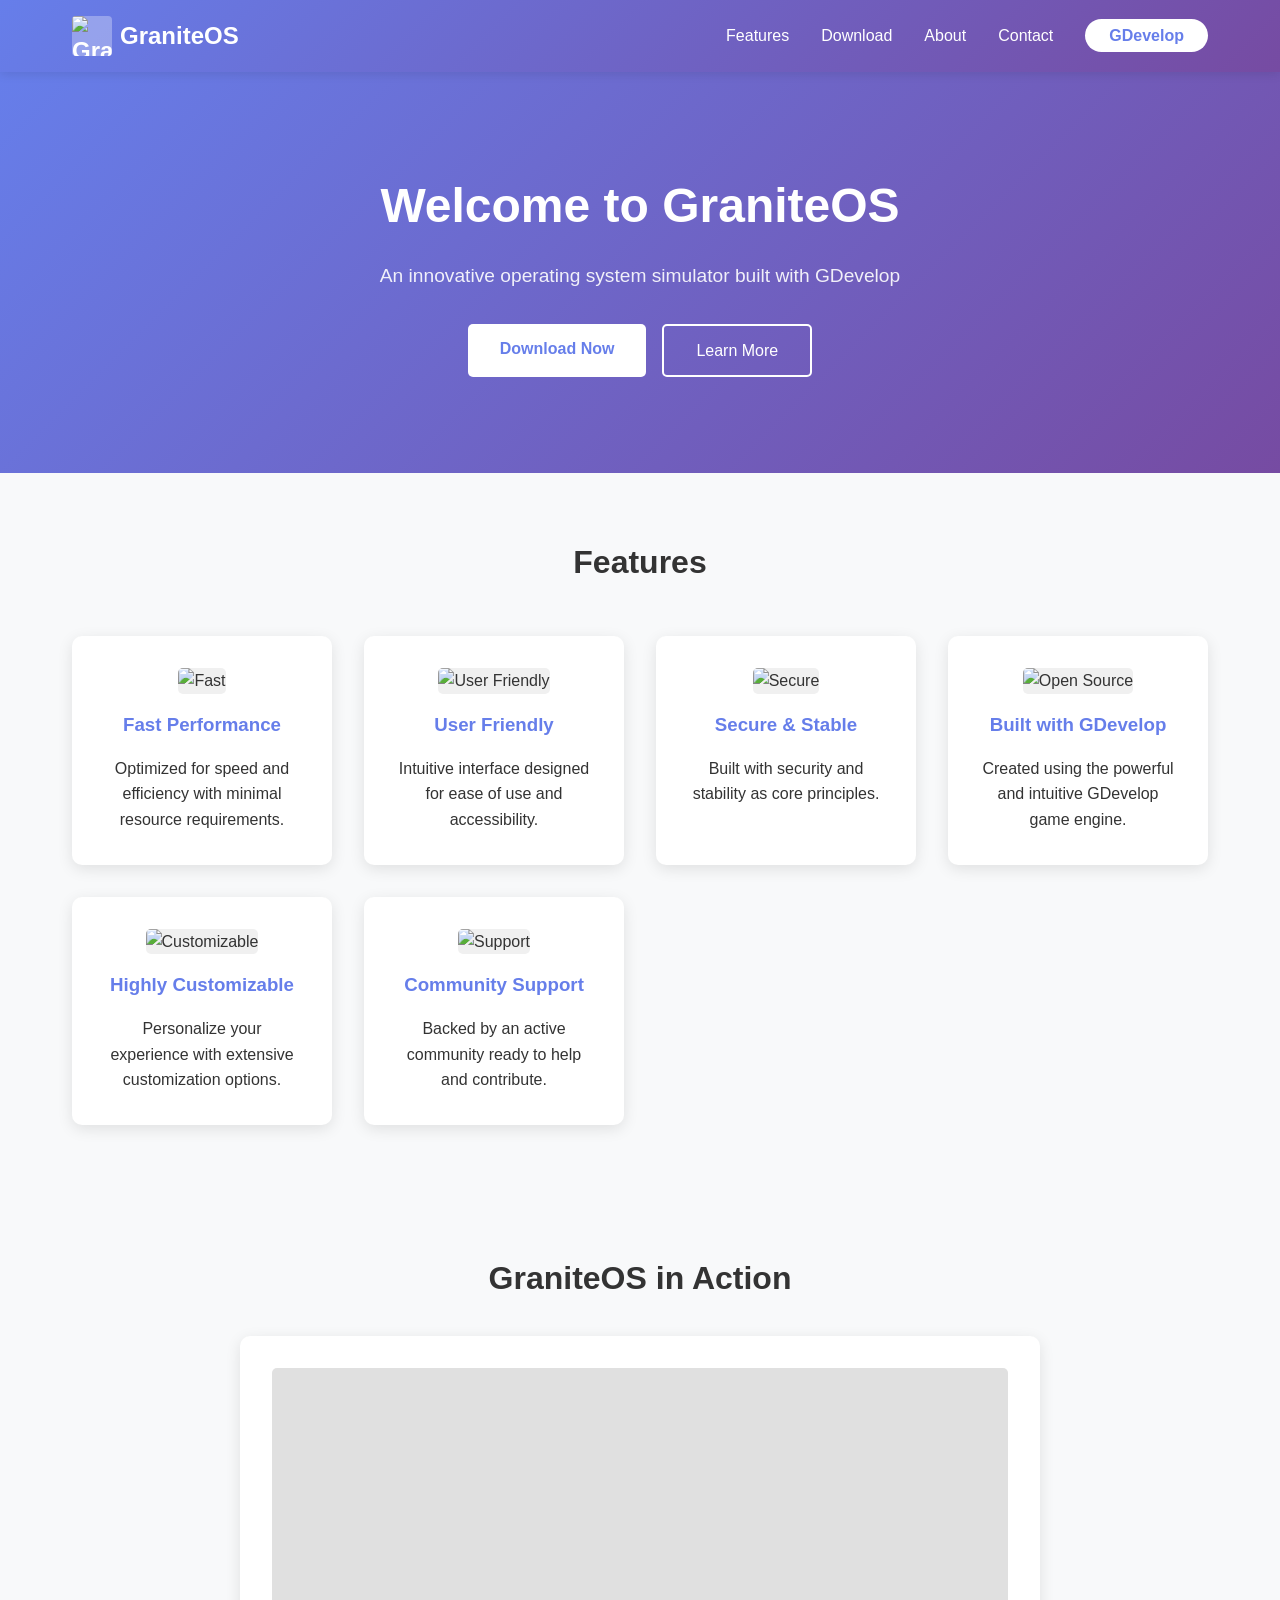
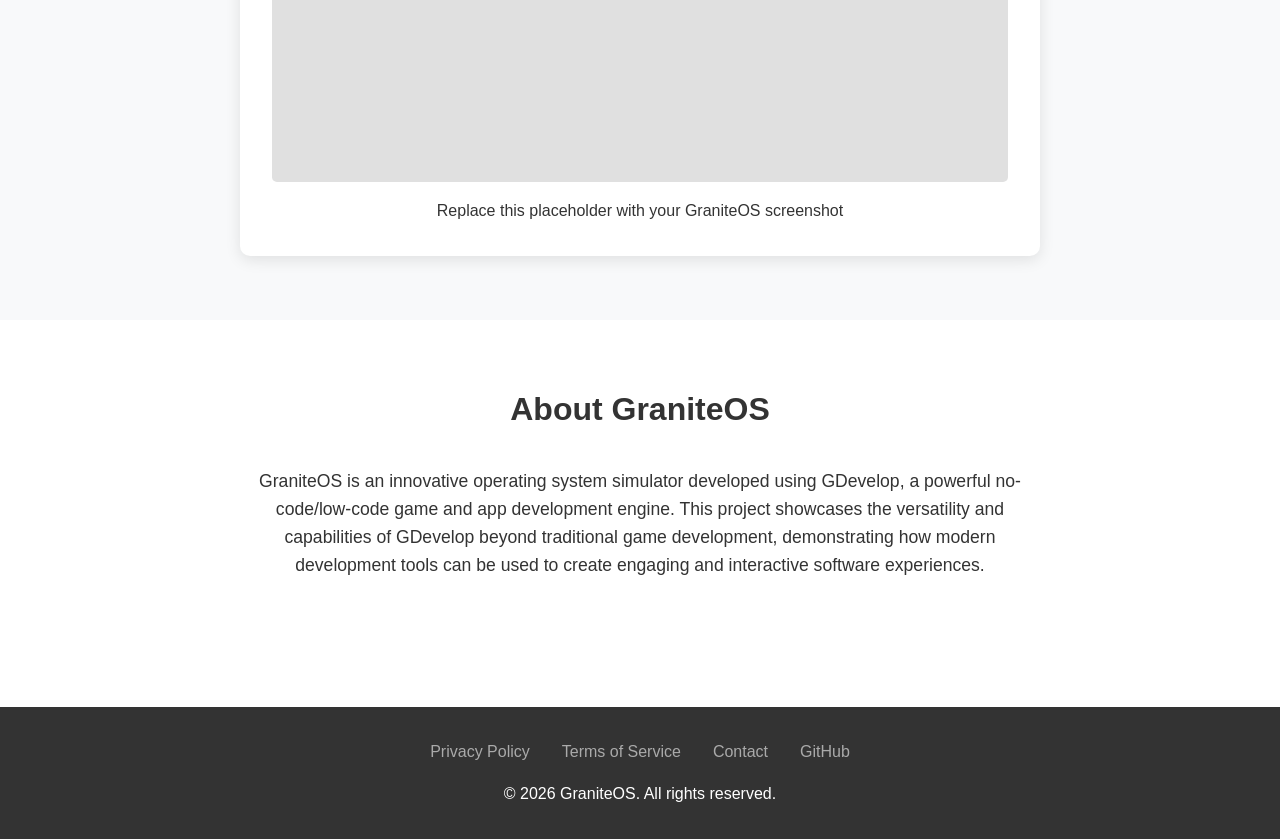
==== index.html @ bc9ab282 "Initial commit via Netlify [skip ci]" ====
<!DOCTYPE html>
<html lang="en">
<head>
    <meta charset="UTF-8">
    <meta name="viewport" content="width=device-width, initial-scale=1.0">
    <title>GraniteOS - Operating System Simulator</title>
    <link rel="stylesheet" href="style.css">
</head>
<body>
    <header>
        <nav>
            <a href="index.html" class="logo">
                <img src="https://via.placeholder.com/40?text=Logo" alt="GraniteOS Logo">
                <span>GraniteOS</span>
            </a>
            <ul>
                <li><a href="features.html">Features</a></li>
                <li><a href="download.html">Download</a></li>
                <li><a href="about.html">About</a></li>
                <li><a href="contact.html">Contact</a></li>
                <li><a href="https://gdevelop.io" class="cta-button">GDevelop</a></li>
            </ul>
        </nav>
    </header>

    <section class="hero">
        <div class="container">
            <h1>Welcome to GraniteOS</h1>
            <p>An innovative operating system simulator built with GDevelop</p>
            <div class="hero-buttons">
                <a href="download.html" class="btn btn-primary">Download Now</a>
                <a href="about.html" class="btn btn-secondary">Learn More</a>
            </div>
        </div>
    </section>

    <section id="features" class="features">
        <div class="container">
            <h2>Features</h2>
            <div class="features-grid">
                <div class="feature-card">
                    <img src="https://via.placeholder.com/60?text=Feature1" alt="Fast">
                    <h3>Fast Performance</h3>
                    <p>Optimized for speed and efficiency with minimal resource requirements.</p>
                </div>
                <div class="feature-card">
                    <img src="https://via.placeholder.com/60?text=Feature2" alt="User Friendly">
                    <h3>User Friendly</h3>
                    <p>Intuitive interface designed for ease of use and accessibility.</p>
                </div>
                <div class="feature-card">
                    <img src="https://via.placeholder.com/60?text=Feature3" alt="Secure">
                    <h3>Secure & Stable</h3>
                    <p>Built with security and stability as core principles.</p>
                </div>
                <div class="feature-card">
                    <img src="https://via.placeholder.com/60?text=Feature4" alt="Open Source">
                    <h3>Built with GDevelop</h3>
                    <p>Created using the powerful and intuitive GDevelop game engine.</p>
                </div>
                <div class="feature-card">
                    <img src="https://via.placeholder.com/60?text=Feature5" alt="Customizable">
                    <h3>Highly Customizable</h3>
                    <p>Personalize your experience with extensive customization options.</p>
                </div>
                <div class="feature-card">
                    <img src="https://via.placeholder.com/60?text=Feature6" alt="Support">
                    <h3>Community Support</h3>
                    <p>Backed by an active community ready to help and contribute.</p>
                </div>
            </div>
        </div>
    </section>

    <section id="download" class="screenshot">
        <div class="container">
            <h2>GraniteOS in Action</h2>
            <div class="screenshot-container">
                <div class="screenshot-placeholder"></div>
                <p>Replace this placeholder with your GraniteOS screenshot</p>
            </div>
        </div>
    </section>

    <section id="about">
        <div class="container">
            <h2 style="text-align: center; font-size: 2rem; margin-bottom: 2rem;">About GraniteOS</h2>
            <p style="text-align: center; font-size: 1.1rem; max-width: 800px; margin: 0 auto;">
                GraniteOS is an innovative operating system simulator developed using GDevelop, a powerful no-code/low-code game and app development engine. 
                This project showcases the versatility and capabilities of GDevelop beyond traditional game development, demonstrating how modern 
                development tools can be used to create engaging and interactive software experiences.
            </p>
        </div>
    </section>

    <footer class="footer">
        <div class="footer-links">
            <a href="privacy.html">Privacy Policy</a>
            <a href="terms.html">Terms of Service</a>
            <a href="contact.html">Contact</a>
            <a href="https://github.com">GitHub</a>
        </div>
        <p>&copy; 2026 GraniteOS. All rights reserved.</p>
    </footer>
</body>
</html>
---- style.css ----
* {
    margin: 0;
    padding: 0;
    box-sizing: border-box;
}

body {
    font-family: -apple-system, BlinkMacSystemFont, 'Segoe UI', Roboto, 'Helvetica Neue', Arial, sans-serif;
    line-height: 1.6;
    color: #333;
}

header {
    background: linear-gradient(135deg, #667eea 0%, #764ba2 100%);
    color: white;
    padding: 1rem 0;
    position: sticky;
    top: 0;
    z-index: 100;
    box-shadow: 0 2px 10px rgba(0,0,0,0.1);
}

nav {
    max-width: 1200px;
    margin: 0 auto;
    display: flex;
    justify-content: space-between;
    align-items: center;
    padding: 0 2rem;
}

.logo {
    display: flex;
    align-items: center;
    gap: 0.5rem;
    font-size: 1.5rem;
    font-weight: bold;
    text-decoration: none;
    color: white;
}

.logo img {
    width: 40px;
    height: 40px;
    background-color: rgba(255,255,255,0.3);
    border-radius: 4px;
}

nav ul {
    list-style: none;
    display: flex;
    gap: 2rem;
}

nav a {
    color: white;
    text-decoration: none;
    transition: opacity 0.3s;
}

nav a:hover {
    opacity: 0.8;
}

.cta-button {
    background-color: white;
    color: #667eea;
    padding: 0.5rem 1.5rem;
    border-radius: 25px;
    font-weight: bold;
    transition: transform 0.3s;
}

.cta-button:hover {
    transform: scale(1.05);
}

.hero {
    background: linear-gradient(135deg, #667eea 0%, #764ba2 100%);
    color: white;
    text-align: center;
    padding: 6rem 2rem;
}

.hero h1 {
    font-size: 3rem;
    margin-bottom: 1rem;
}

.hero p {
    font-size: 1.2rem;
    margin-bottom: 2rem;
    opacity: 0.9;
}

.hero-buttons {
    display: flex;
    gap: 1rem;
    justify-content: center;
    flex-wrap: wrap;
}

.btn {
    padding: 0.75rem 2rem;
    border: none;
    border-radius: 5px;
    font-size: 1rem;
    cursor: pointer;
    transition: all 0.3s;
    text-decoration: none;
    display: inline-block;
}

.btn-primary {
    background-color: white;
    color: #667eea;
    font-weight: bold;
}

.btn-primary:hover {
    transform: translateY(-3px);
    box-shadow: 0 5px 20px rgba(0,0,0,0.2);
}

.btn-secondary {
    background-color: transparent;
    color: white;
    border: 2px solid white;
}

.btn-secondary:hover {
    background-color: white;
    color: #667eea;
}

.container {
    max-width: 1200px;
    margin: 0 auto;
    padding: 0 2rem;
}

section {
    padding: 4rem 0;
}

.features {
    background-color: #f8f9fa;
}

.features h2 {
    text-align: center;
    font-size: 2rem;
    margin-bottom: 3rem;
    color: #333;
}

.features-grid {
    display: grid;
    grid-template-columns: repeat(auto-fit, minmax(250px, 1fr));
    gap: 2rem;
}

.feature-card {
    background: white;
    padding: 2rem;
    border-radius: 10px;
    box-shadow: 0 4px 15px rgba(0,0,0,0.1);
    transition: transform 0.3s;
    text-align: center;
}

.feature-card:hover {
    transform: translateY(-10px);
}

.feature-card img {
    width: 60px;
    height: 60px;
    margin-bottom: 1rem;
    background-color: #f0f0f0;
    border-radius: 5px;
}

.feature-card h3 {
    color: #667eea;
    margin-bottom: 1rem;
}

.screenshot {
    background-color: #f8f9fa;
    text-align: center;
}

.screenshot h2 {
    font-size: 2rem;
    margin-bottom: 2rem;
    color: #333;
}

.screenshot-container {
    max-width: 800px;
    margin: 0 auto;
    background: white;
    padding: 2rem;
    border-radius: 10px;
    box-shadow: 0 4px 15px rgba(0,0,0,0.1);
}

.screenshot-placeholder {
    width: 100%;
    aspect-ratio: 16/9;
    background-color: #e0e0e0;
    border-radius: 5px;
    margin-bottom: 1rem;
}

/* Page Content Styles */
.page-content {
    background-color: #f8f9fa;
    min-height: 60vh;
}

.page-content h2 {
    font-size: 2rem;
    margin-bottom: 2rem;
    color: #333;
}

.page-content h3 {
    color: #667eea;
    margin-top: 1.5rem;
    margin-bottom: 1rem;
    font-size: 1.3rem;
}

.page-content p {
    margin-bottom: 1rem;
    line-height: 1.8;
}

.content-section {
    background: white;
    padding: 2rem;
    border-radius: 10px;
    box-shadow: 0 2px 10px rgba(0,0,0,0.05);
    margin-bottom: 2rem;
}

.form-group {
    margin-bottom: 1.5rem;
}

.form-group label {
    display: block;
    margin-bottom: 0.5rem;
    color: #333;
    font-weight: 500;
}

.form-group input,
.form-group textarea {
    width: 100%;
    padding: 0.75rem;
    border: 1px solid #ddd;
    border-radius: 5px;
    font-size: 1rem;
    font-family: inherit;
}

.form-group textarea {
    resize: vertical;
    min-height: 150px;
}

.form-group input:focus,
.form-group textarea:focus {
    outline: none;
    border-color: #667eea;
    box-shadow: 0 0 5px rgba(102, 126, 234, 0.3);
}

.submit-btn {
    background-color: #667eea;
    color: white;
    padding: 0.75rem 2rem;
    border: none;
    border-radius: 5px;
    font-size: 1rem;
    cursor: pointer;
    transition: all 0.3s;
}

.submit-btn:hover {
    background-color: #764ba2;
    transform: translateY(-2px);
    box-shadow: 0 5px 20px rgba(0,0,0,0.2);
}

.download-section {
    text-align: center;
    margin-bottom: 3rem;
}

.download-box {
    background: white;
    padding: 3rem;
    border-radius: 10px;
    box-shadow: 0 4px 15px rgba(0,0,0,0.1);
    margin-bottom: 2rem;
}

.download-box h3 {
    font-size: 1.5rem;
    margin-bottom: 1rem;
    text-align: center;
}

.download-box p {
    text-align: center;
    margin-bottom: 1.5rem;
    color: #666;
}

.system-requirements {
    background-color: #f0f0f0;
    padding: 2rem;
    border-radius: 10px;
    margin-top: 2rem;
}

.system-requirements h4 {
    color: #667eea;
    margin-bottom: 1rem;
}

.system-requirements ul {
    list-style-position: inside;
    line-height: 1.8;
}

.footer {
    background-color: #333;
    color: white;
    text-align: center;
    padding: 2rem;
    margin-top: 4rem;
}

.footer-links {
    display: flex;
    justify-content: center;
    gap: 2rem;
    margin-bottom: 1rem;
    flex-wrap: wrap;
}

.footer-links a {
    color: #aaa;
    text-decoration: none;
    transition: color 0.3s;
}

.footer-links a:hover {
    color: white;
}

@media (max-width: 768px) {
    .hero h1 {
        font-size: 2rem;
    }
    
    nav ul {
        gap: 1rem;
    }
    
    .features-grid {
        grid-template-columns: 1fr;
    }
    
    nav {
        flex-direction: column;
        gap: 1rem;
    }
}
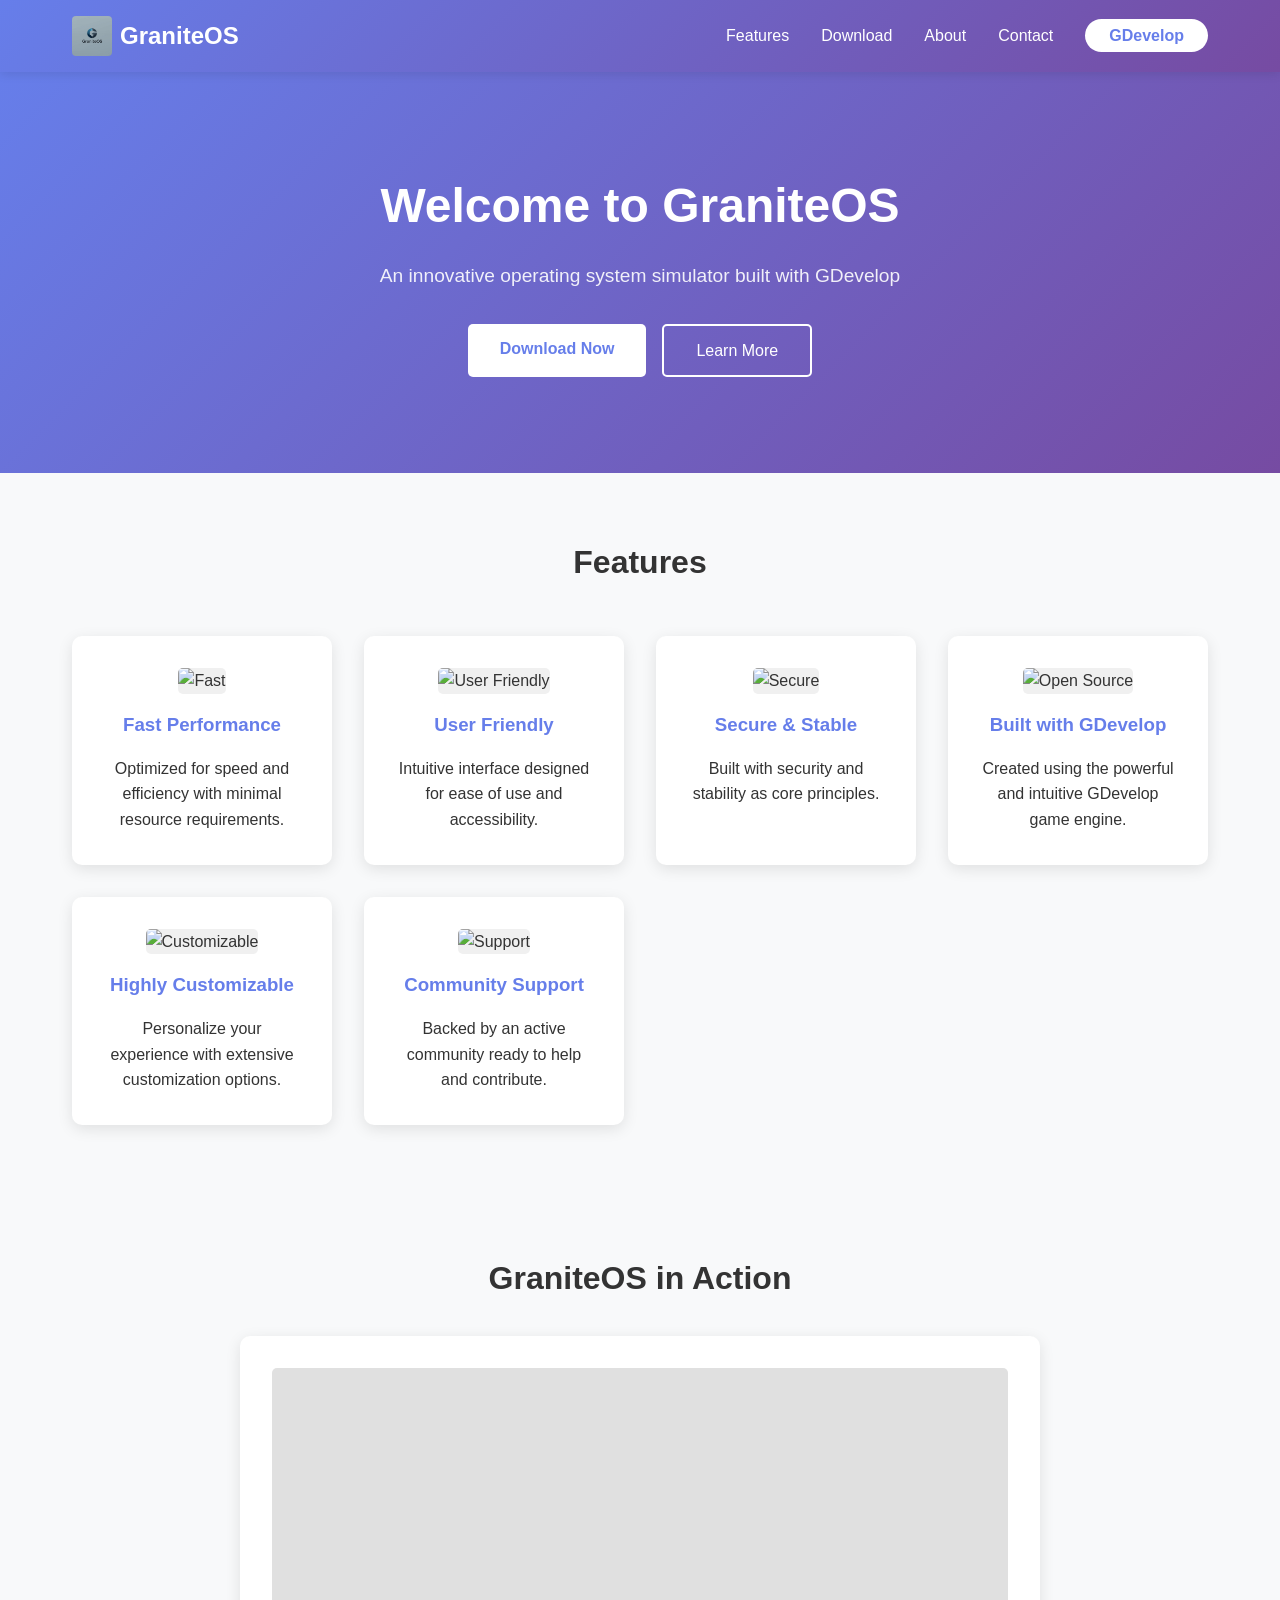
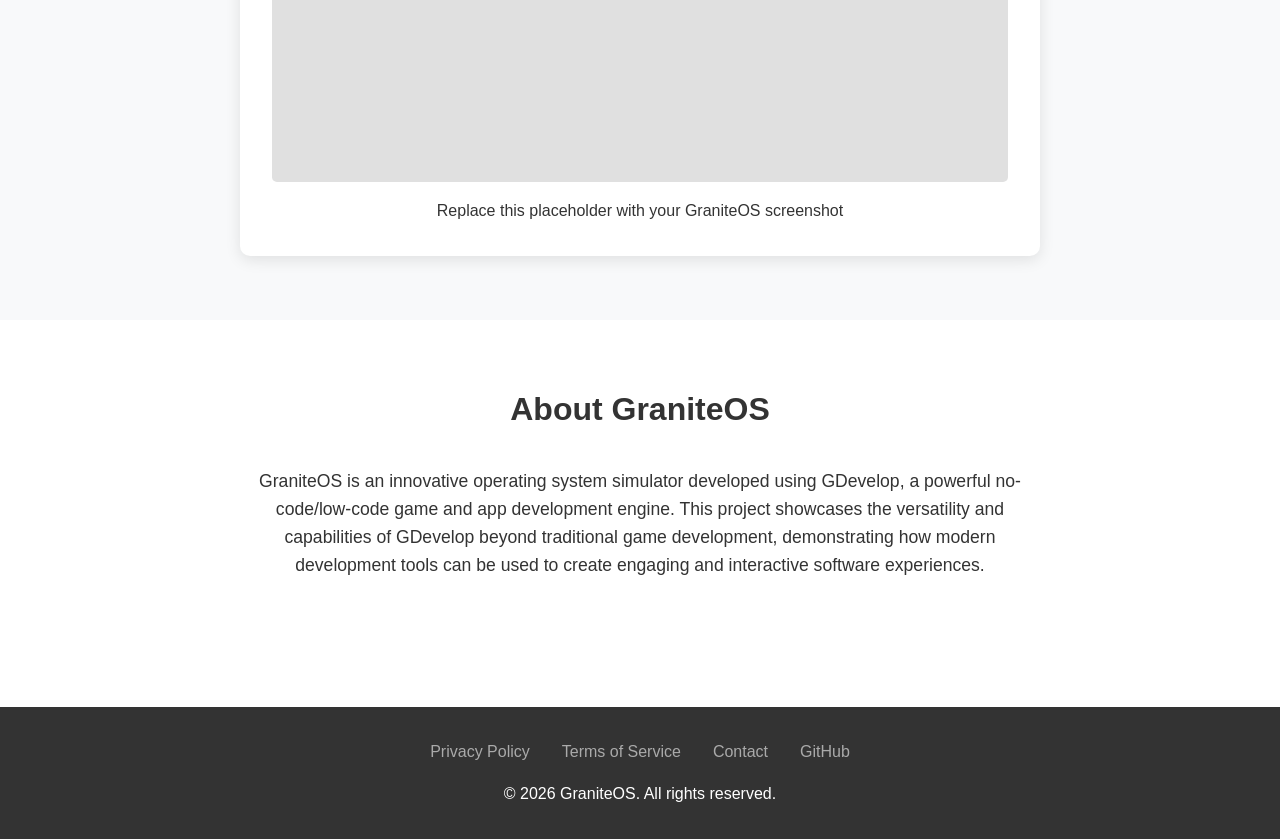
==== commit e5f92392: "Update logo image source in index.html" ====
--- a/index.html
+++ b/index.html
@@ -10,7 +10,7 @@
     <header>
         <nav>
             <a href="index.html" class="logo">
-                <img src="https://via.placeholder.com/40?text=Logo" alt="GraniteOS Logo">
+                <img src="GraniteOS_Logo.jpg" alt="GraniteOS Logo">
                 <span>GraniteOS</span>
             </a>
             <ul>
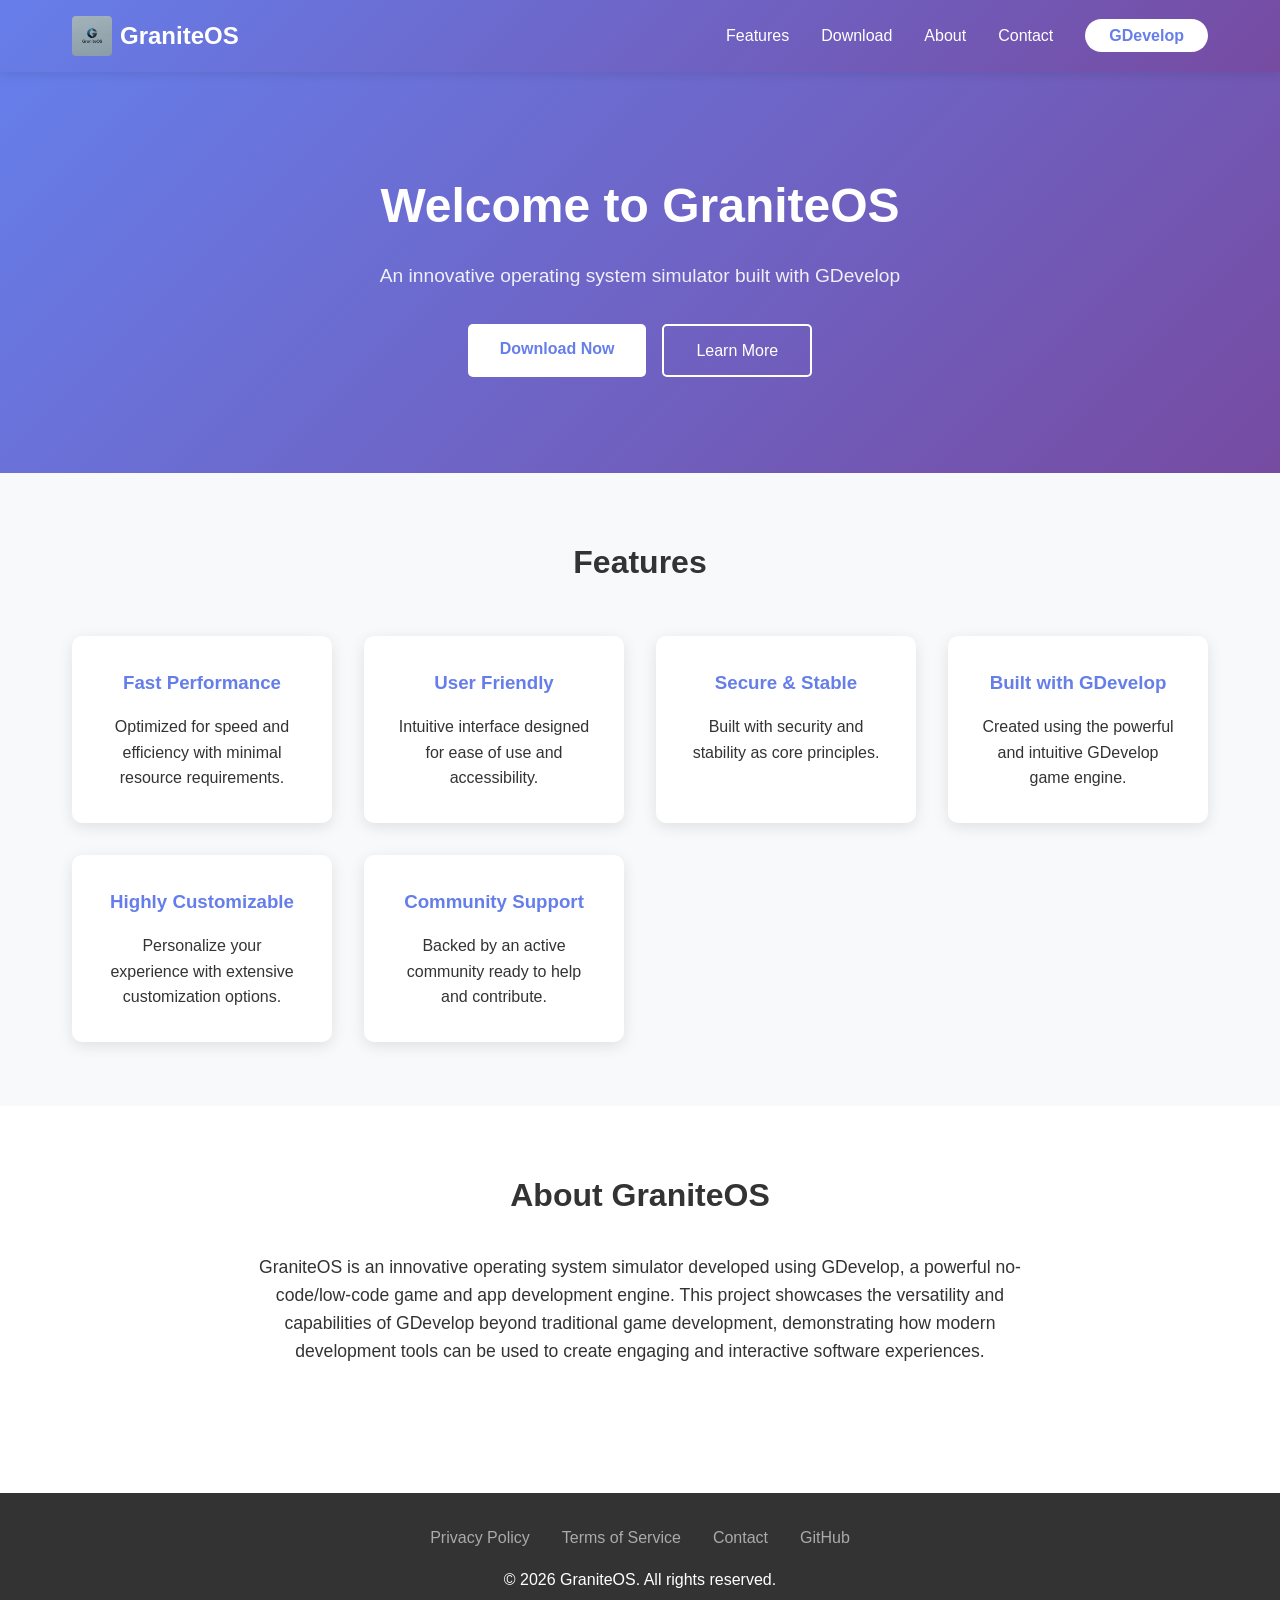
==== commit 6dd7c77f: "Remove feature images and download section Removed feature images and the download section from the " ====
--- a/index.html
+++ b/index.html
@@ -39,45 +39,29 @@
             <h2>Features</h2>
             <div class="features-grid">
                 <div class="feature-card">
-                    <img src="https://via.placeholder.com/60?text=Feature1" alt="Fast">
                     <h3>Fast Performance</h3>
                     <p>Optimized for speed and efficiency with minimal resource requirements.</p>
                 </div>
                 <div class="feature-card">
-                    <img src="https://via.placeholder.com/60?text=Feature2" alt="User Friendly">
                     <h3>User Friendly</h3>
                     <p>Intuitive interface designed for ease of use and accessibility.</p>
                 </div>
                 <div class="feature-card">
-                    <img src="https://via.placeholder.com/60?text=Feature3" alt="Secure">
                     <h3>Secure & Stable</h3>
                     <p>Built with security and stability as core principles.</p>
                 </div>
                 <div class="feature-card">
-                    <img src="https://via.placeholder.com/60?text=Feature4" alt="Open Source">
                     <h3>Built with GDevelop</h3>
                     <p>Created using the powerful and intuitive GDevelop game engine.</p>
                 </div>
                 <div class="feature-card">
-                    <img src="https://via.placeholder.com/60?text=Feature5" alt="Customizable">
                     <h3>Highly Customizable</h3>
                     <p>Personalize your experience with extensive customization options.</p>
                 </div>
                 <div class="feature-card">
-                    <img src="https://via.placeholder.com/60?text=Feature6" alt="Support">
                     <h3>Community Support</h3>
                     <p>Backed by an active community ready to help and contribute.</p>
                 </div>
-            </div>
-        </div>
-    </section>
-
-    <section id="download" class="screenshot">
-        <div class="container">
-            <h2>GraniteOS in Action</h2>
-            <div class="screenshot-container">
-                <div class="screenshot-placeholder"></div>
-                <p>Replace this placeholder with your GraniteOS screenshot</p>
             </div>
         </div>
     </section>
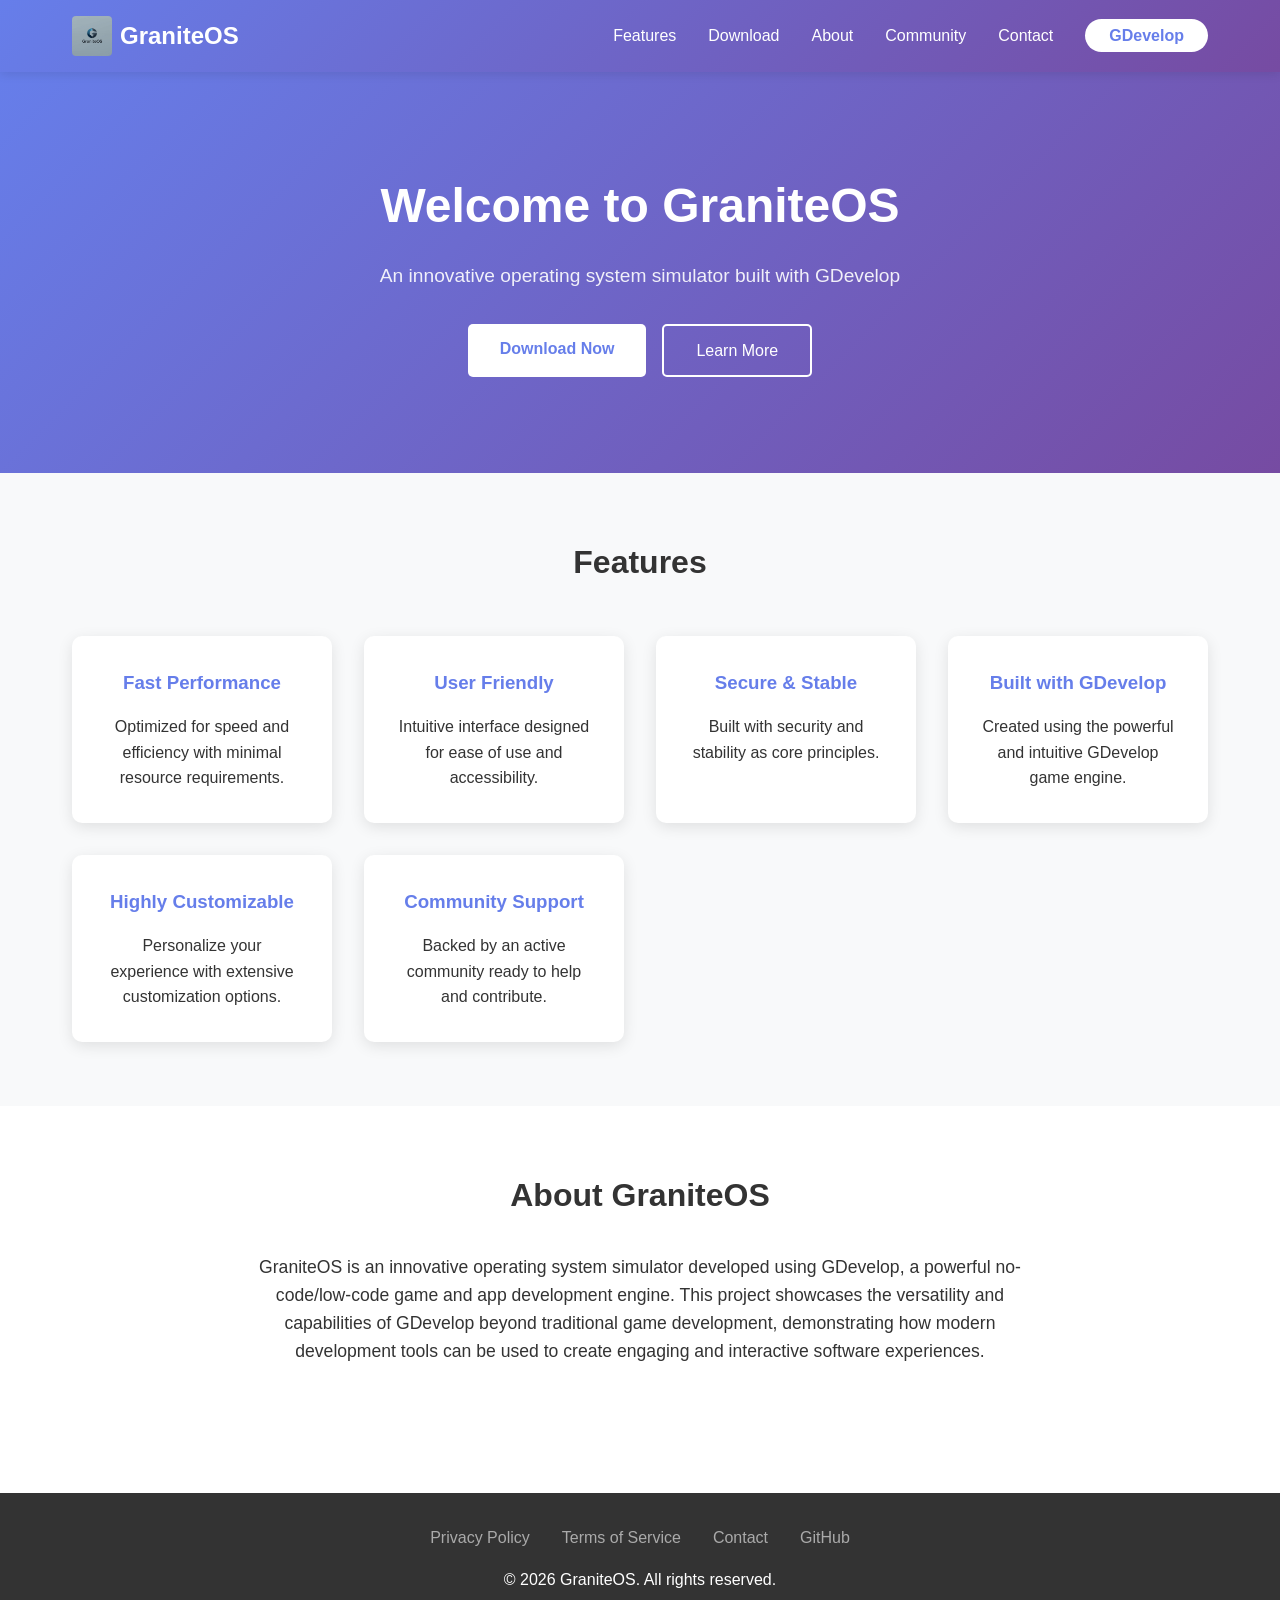
==== commit 9dc72709: "Improvements" ====
--- a/index.html
+++ b/index.html
@@ -17,6 +17,7 @@
                 <li><a href="features.html">Features</a></li>
                 <li><a href="download.html">Download</a></li>
                 <li><a href="about.html">About</a></li>
+                <li><a href="community.html">Community</a></li>
                 <li><a href="contact.html">Contact</a></li>
                 <li><a href="https://gdevelop.io" class="cta-button">GDevelop</a></li>
             </ul>
